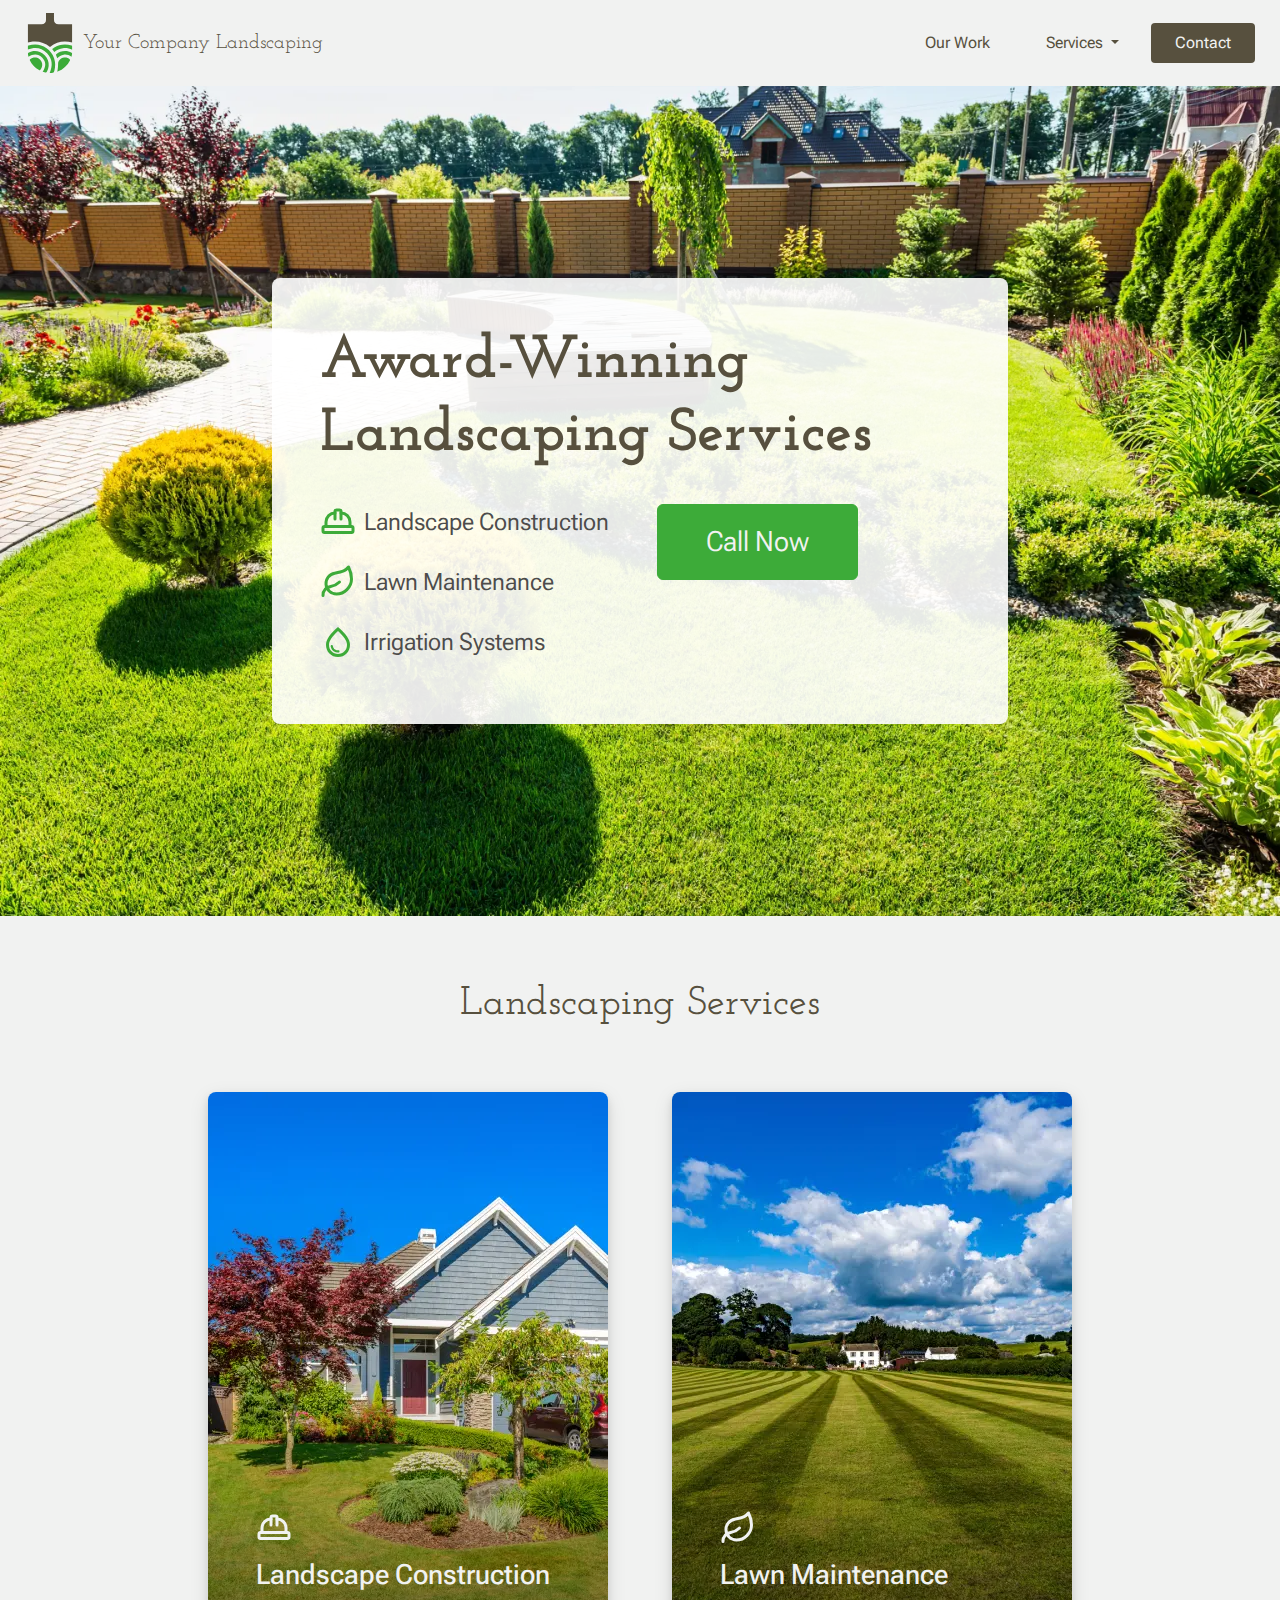
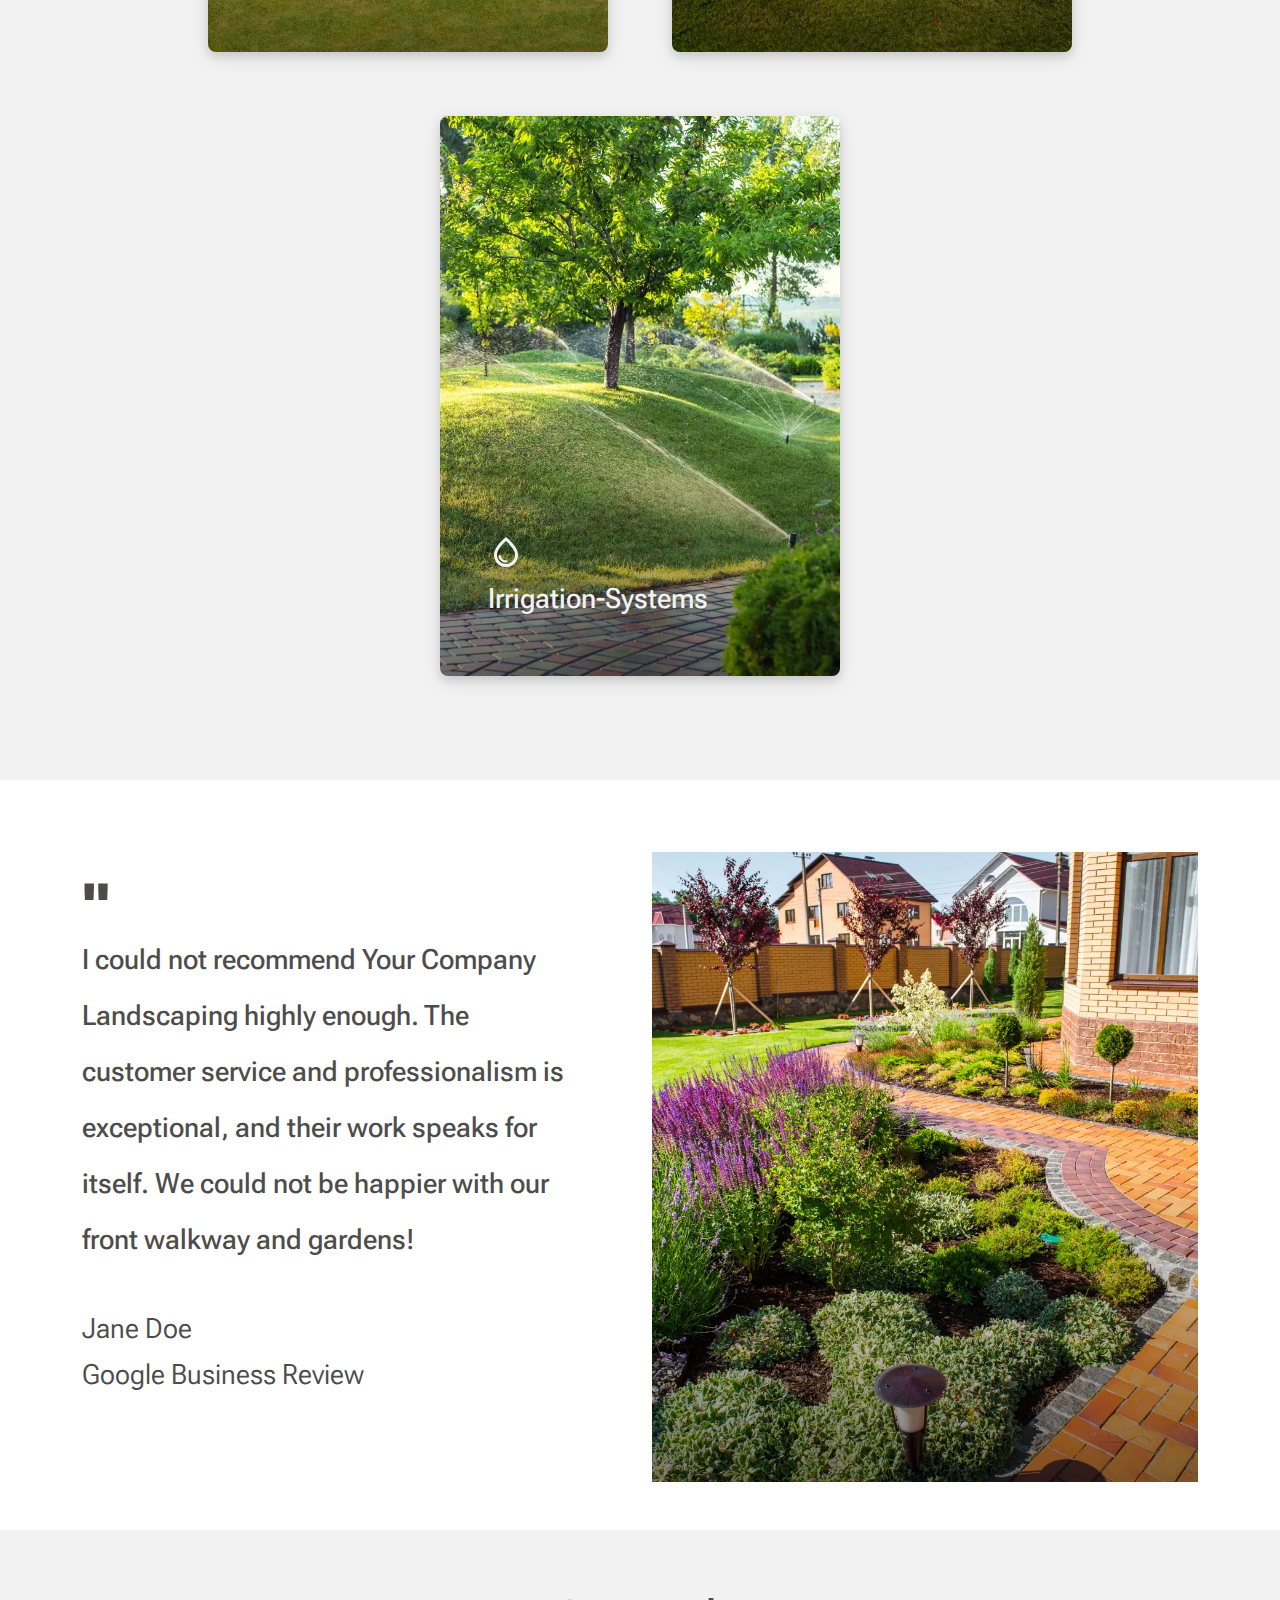
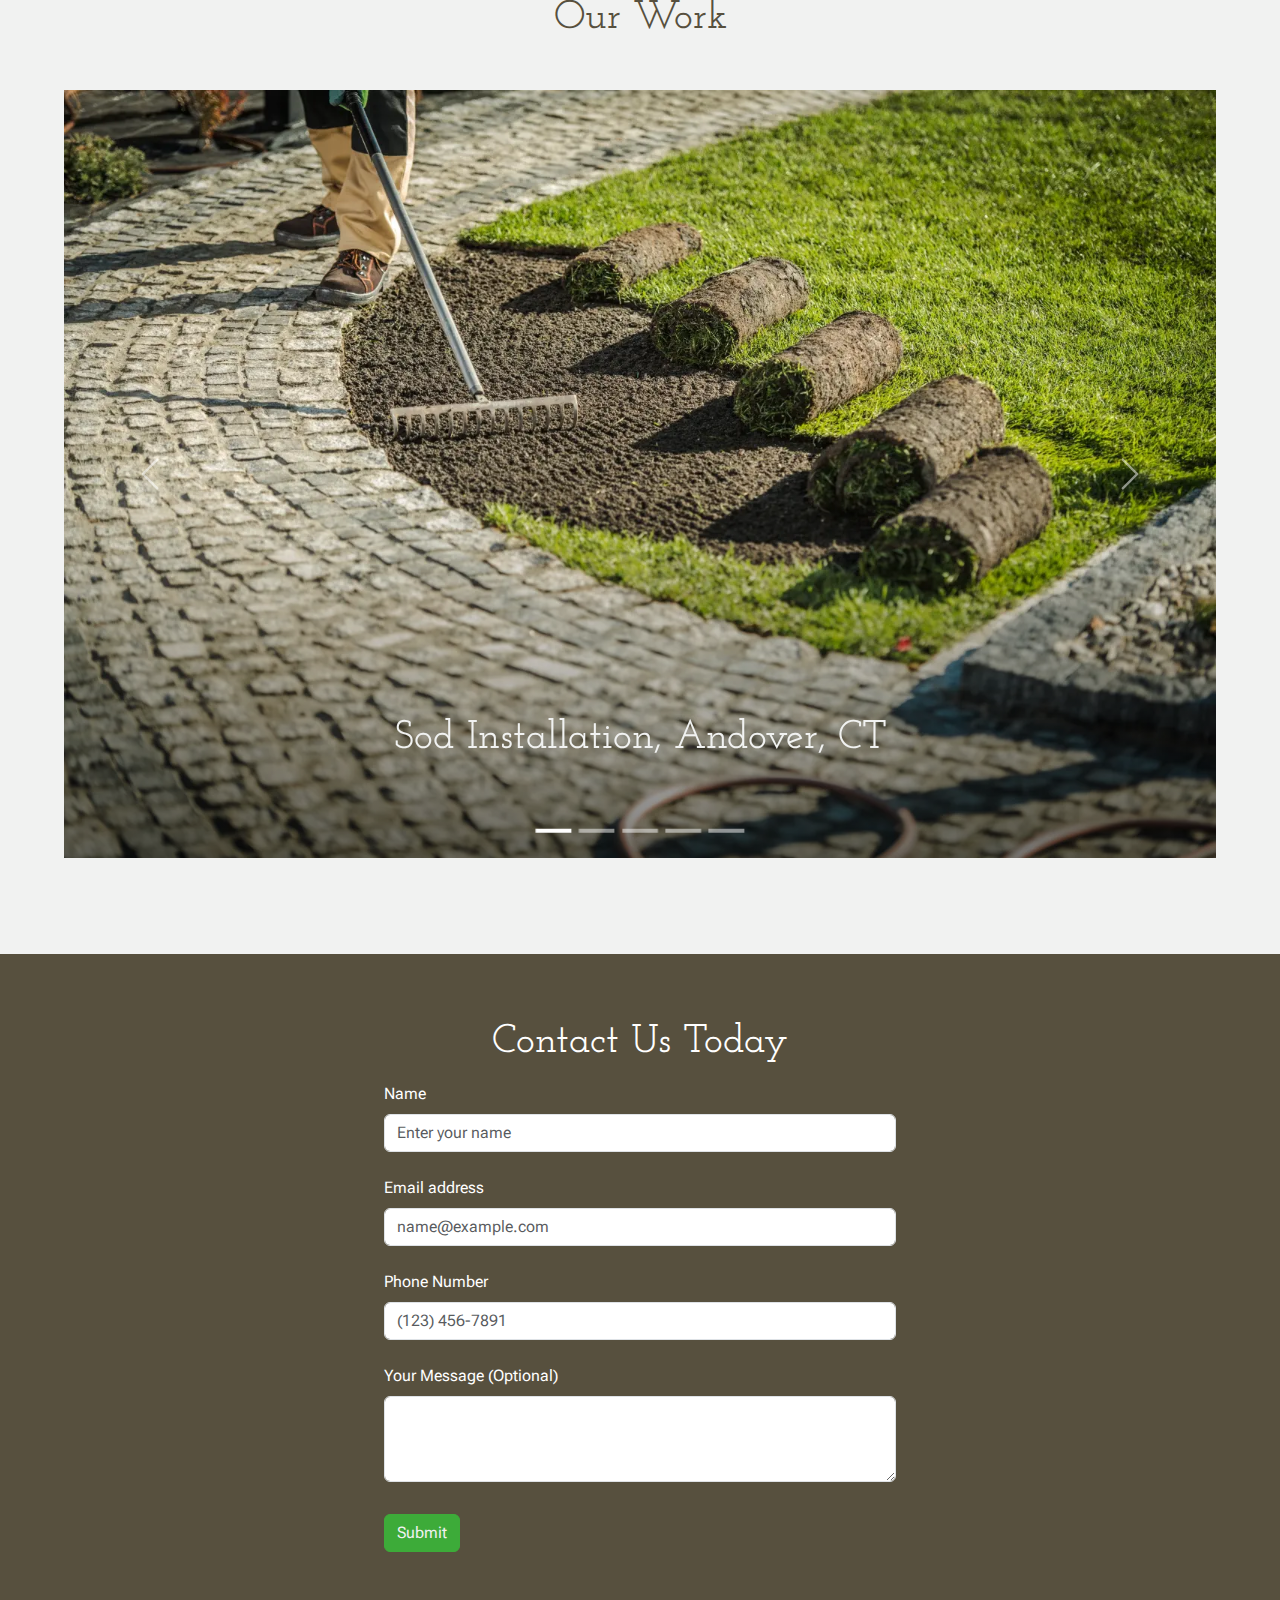
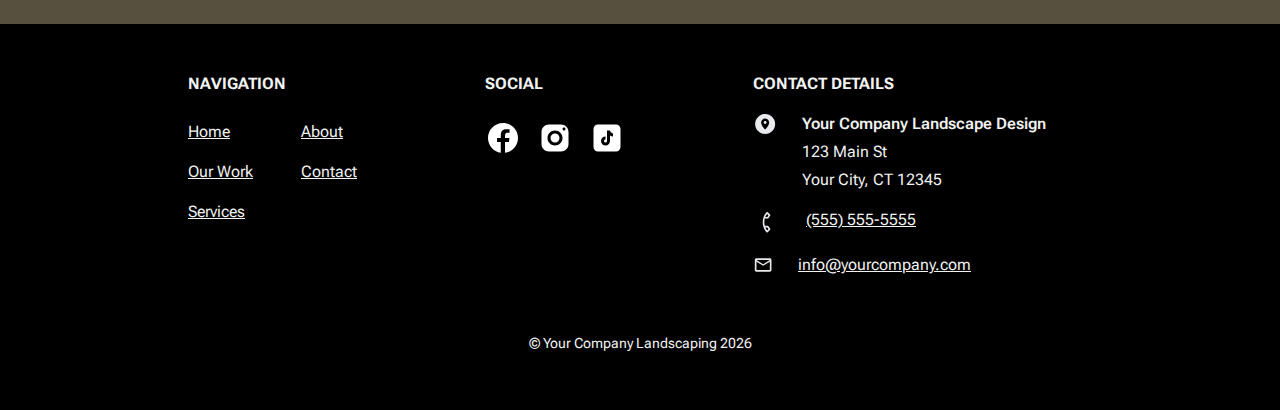
==== docs/index.html @ 68254db9 "Fix links for github pages" ====
<!DOCTYPE html>
<html lang="en">
  <head>
    <meta charset="UTF-8" />
    <meta name="viewport" content="width=device-width, initial-scale=1.0" />
    <link rel="apple-touch-icon" sizes="180x180" href="/apple-touch-icon.png" />
    <link rel="icon" type="image/png" sizes="32x32" href="/favicon-32x32.png" />
    <link rel="icon" type="image/png" sizes="16x16" href="/favicon-16x16.png" />
    <link rel="manifest" href="/site.webmanifest" />
    <link
      href="https://cdn.jsdelivr.net/npm/bootstrap@5.3.3/dist/css/bootstrap.min.css"
      rel="stylesheet"
      integrity="sha384-QWTKZyjpPEjISv5WaRU9OFeRpok6YctnYmDr5pNlyT2bRjXh0JMhjY6hW+ALEwIH"
      crossorigin="anonymous"
    />
    <link href="style.css" rel="stylesheet" />
    <title>Your Company Landscaping | Example Website</title>
  </head>
  <body class="d-flex flex-column vw-100">
    <header>
      <nav class="navbar navbar-expand-lg bg-background">
        <div class="container-fluid">
          <a class="navbar-brand d-flex align-items-center gap-2" href="">
            <img src="assets/logo.svg" height="60" width="50" alt="Logo" />
            <span class="navbar-brand-text">Your Company Landscaping</span></a
          >
          <button
            class="navbar-toggler"
            type="button"
            data-bs-toggle="collapse"
            data-bs-target="#navbarSupportedContent"
            aria-controls="navbarSupportedContent"
            aria-expanded="false"
            aria-label="Toggle navigation"
          >
            <img
              src="assets/icons/hamburger-icon.svg"
              height="50"
              width="50"
              alt="Toggle Mobile Menu"
            />
          </button>
          <div
            class="collapse navbar-collapse justify-content-end"
            id="navbarSupportedContent"
          >
            <ul class="navbar-nav mt-5 mt-lg-0 mb-2 mb-lg-0 gap-2">
              <li class="nav-item">
                <a class="nav-link d-flex align-items-center" href="#work">
                  Our Work</a
                >
              </li>
              <li class="nav-item dropdown">
                <a
                  class="nav-link dropdown-toggle"
                  role="button"
                  data-bs-toggle="dropdown"
                  aria-expanded="false"
                >
                  Services
                </a>
                <ul class="dropdown-menu rounded p-0">
                  <li>
                    <a class="dropdown-item" href="#landscape-construction"
                      >Landscape Construction</a
                    >
                  </li>
                  <li>
                    <a class="dropdown-item" href="#lawn-maintenance"
                      >Lawn Maintenance</a
                    >
                  </li>
                  <li>
                    <a class="dropdown-item" href="#irrigation-systems"
                      >Irrigation Systems</a
                    >
                  </li>
                </ul>
              </li>
              <li class="nav-item">
                <a
                  class="nav-link d-flex align-items-center gap-2 bg-secondary contact-link"
                  href="#contact"
                >
                  Contact</a
                >
              </li>
            </ul>
          </div>
        </div>
      </nav>
    </header>
    <main class="flex-grow-1">
      <section id="hero">
        <div
          class="hero-image w-100 p-5 d-flex justify-content-center align-items-center"
        >
          <div
            class="rounded-3 p-5 d-flex flex-column gap-4"
            style="
              width: fit-content;
              height: fit-content;
              background-color: rgba(255, 255, 255, 0.9);
            "
          >
            <h1
              class="fw-bold"
              style="font-size: calc(3rem + 1vw); max-width: 40rem"
            >
              Award-Winning Landscaping Services
            </h1>
            <div class="d-flex gap-5 flex-wrap">
              <div class="d-flex flex-column gap-2">
                <div class="d-flex gap-2">
                  <svg
                    xmlns="http://www.w3.org/2000/svg"
                    width="36"
                    height="36"
                    viewBox="0 0 24 24"
                    fill="none"
                    stroke="#3dab39"
                    stroke-width="2"
                    stroke-linecap="round"
                    stroke-linejoin="round"
                    class="lucide lucide-hard-hat"
                  >
                    <path
                      d="M2 18a1 1 0 0 0 1 1h18a1 1 0 0 0 1-1v-2a1 1 0 0 0-1-1H3a1 1 0 0 0-1 1v2z"
                    />
                    <path d="M10 10V5a1 1 0 0 1 1-1h2a1 1 0 0 1 1 1v5" />
                    <path d="M4 15v-3a6 6 0 0 1 6-6" />
                    <path d="M14 6a6 6 0 0 1 6 6v3" />
                  </svg>
                  <p class="fs-4">Landscape Construction</p>
                </div>
                <div class="d-flex gap-2">
                  <svg
                    xmlns="http://www.w3.org/2000/svg"
                    width="36"
                    height="36"
                    viewBox="0 0 24 24"
                    fill="none"
                    stroke="#3dab39"
                    stroke-width="2"
                    stroke-linecap="round"
                    stroke-linejoin="round"
                    class="lucide lucide-leaf"
                  >
                    <path
                      d="M11 20A7 7 0 0 1 9.8 6.1C15.5 5 17 4.48 19 2c1 2 2 4.18 2 8 0 5.5-4.78 10-10 10Z"
                    />
                    <path
                      d="M2 21c0-3 1.85-5.36 5.08-6C9.5 14.52 12 13 13 12"
                    />
                  </svg>
                  <p class="fs-4">Lawn Maintenance</p>
                </div>
                <div class="d-flex gap-2">
                  <svg
                    width="36"
                    height="36"
                    viewBox="0 0 32 32"
                    fill="#3dab39"
                    xmlns="http://www.w3.org/2000/svg"
                  >
                    <path
                      d="M16.3667 25.3333C16.6334 25.3111 16.8612 25.2055 17.05 25.0166C17.2389 24.8277 17.3334 24.6 17.3334 24.3333C17.3334 24.0222 17.2334 23.7722 17.0334 23.5833C16.8334 23.3944 16.5778 23.3111 16.2667 23.3333C15.3556 23.4 14.3889 23.15 13.3667 22.5833C12.3445 22.0166 11.7 20.9888 11.4334 19.5C11.3889 19.2555 11.2723 19.0555 11.0834 18.9C10.8945 18.7444 10.6778 18.6666 10.4334 18.6666C10.1223 18.6666 9.86671 18.7833 9.66671 19.0166C9.46671 19.25 9.40004 19.5222 9.46671 19.8333C9.84449 21.8555 10.7334 23.3 12.1334 24.1666C13.5334 25.0333 14.9445 25.4222 16.3667 25.3333ZM16 29.3333C12.9556 29.3333 10.4167 28.2888 8.38337 26.2C6.35004 24.1111 5.33337 21.5111 5.33337 18.4C5.33337 16.1777 6.21671 13.7611 7.98337 11.15C9.75004 8.53885 12.4223 5.71107 16 2.66663C19.5778 5.71107 22.25 8.53885 24.0167 11.15C25.7834 13.7611 26.6667 16.1777 26.6667 18.4C26.6667 21.5111 25.65 24.1111 23.6167 26.2C21.5834 28.2888 19.0445 29.3333 16 29.3333ZM16 26.6666C18.3112 26.6666 20.2223 25.8833 21.7334 24.3166C23.2445 22.75 24 20.7777 24 18.4C24 16.7777 23.3278 14.9444 21.9834 12.9C20.6389 10.8555 18.6445 8.62218 16 6.19996C13.3556 8.62218 11.3612 10.8555 10.0167 12.9C8.67226 14.9444 8.00004 16.7777 8.00004 18.4C8.00004 20.7777 8.7556 22.75 10.2667 24.3166C11.7778 25.8833 13.6889 26.6666 16 26.6666Z"
                    />
                  </svg>
                  <p class="fs-4">Irrigation Systems</p>
                </div>
              </div>
              <div>
                <button
                  class="btn btn-app-primary fs-3 px-5 py-3"
                  type="button"
                  id="openModal"
                  data-bs-toggle="modal"
                  data-bs-target="#modal"
                >
                  Call Now
                </button>
              </div>
            </div>
          </div>
        </div>
      </section>
      <section id="services" class="py-5 px-3">
        <h2 class="w-100 text-center mt-3 fs-1">Landscaping Services</h2>
        <div class="d-flex flex-wrap gap-5 justify-content-center py-5">
          <div
            id="landscape-construction-container"
            class="m-lg-2"
            role="button"
            data-bs-toggle="modal"
            data-bs-target="#modal"
          >
            <div
              id="landscape-construction"
              class="d-flex align-items-end p-5 fs-3 fw-medium text-background"
            >
              <div class="d-flex flex-column gap-2 mb-2">
                <svg
                  xmlns="http://www.w3.org/2000/svg"
                  width="36"
                  height="36"
                  viewBox="0 0 24 24"
                  fill="none"
                  stroke="currentColor"
                  stroke-width="2"
                  stroke-linecap="round"
                  stroke-linejoin="round"
                  class="lucide lucide-hard-hat"
                >
                  <path
                    d="M2 18a1 1 0 0 0 1 1h18a1 1 0 0 0 1-1v-2a1 1 0 0 0-1-1H3a1 1 0 0 0-1 1v2z"
                  />
                  <path d="M10 10V5a1 1 0 0 1 1-1h2a1 1 0 0 1 1 1v5" />
                  <path d="M4 15v-3a6 6 0 0 1 6-6" />
                  <path d="M14 6a6 6 0 0 1 6 6v3" />
                </svg>
                <span>Landscape Construction</span>
              </div>
            </div>
          </div>

          <div
            id="lawn-maintenance-container"
            class="m-lg-2"
            role="button"
            data-bs-toggle="modal"
            data-bs-target="#modal"
          >
            <div
              id="lawn-maintenance"
              class="d-flex align-items-end p-5 fs-3 fw-medium text-background"
            >
              <div class="d-flex flex-column gap-2 mb-2">
                <svg
                  xmlns="http://www.w3.org/2000/svg"
                  width="36"
                  height="36"
                  viewBox="0 0 24 24"
                  fill="none"
                  stroke="currentColor"
                  stroke-width="2"
                  stroke-linecap="round"
                  stroke-linejoin="round"
                  class="lucide lucide-leaf"
                >
                  <path
                    d="M11 20A7 7 0 0 1 9.8 6.1C15.5 5 17 4.48 19 2c1 2 2 4.18 2 8 0 5.5-4.78 10-10 10Z"
                  />
                  <path d="M2 21c0-3 1.85-5.36 5.08-6C9.5 14.52 12 13 13 12" />
                </svg>
                <span>Lawn Maintenance</span>
              </div>
            </div>
          </div>
          <div
            id="irrigation-systems-container"
            class="m-lg-2"
            role="button"
            data-bs-toggle="modal"
            data-bs-target="#modal"
          >
            <div
              id="irrigation-systems"
              class="d-flex align-items-end p-5 fs-3 fw-medium text-background"
            >
              <div class="d-flex flex-column gap-2 mb-2">
                <svg
                  width="36"
                  height="36"
                  viewBox="0 0 32 32"
                  fill="currentColor"
                  xmlns="http://www.w3.org/2000/svg"
                >
                  <path
                    d="M16.3667 25.3333C16.6334 25.3111 16.8612 25.2055 17.05 25.0166C17.2389 24.8277 17.3334 24.6 17.3334 24.3333C17.3334 24.0222 17.2334 23.7722 17.0334 23.5833C16.8334 23.3944 16.5778 23.3111 16.2667 23.3333C15.3556 23.4 14.3889 23.15 13.3667 22.5833C12.3445 22.0166 11.7 20.9888 11.4334 19.5C11.3889 19.2555 11.2723 19.0555 11.0834 18.9C10.8945 18.7444 10.6778 18.6666 10.4334 18.6666C10.1223 18.6666 9.86671 18.7833 9.66671 19.0166C9.46671 19.25 9.40004 19.5222 9.46671 19.8333C9.84449 21.8555 10.7334 23.3 12.1334 24.1666C13.5334 25.0333 14.9445 25.4222 16.3667 25.3333ZM16 29.3333C12.9556 29.3333 10.4167 28.2888 8.38337 26.2C6.35004 24.1111 5.33337 21.5111 5.33337 18.4C5.33337 16.1777 6.21671 13.7611 7.98337 11.15C9.75004 8.53885 12.4223 5.71107 16 2.66663C19.5778 5.71107 22.25 8.53885 24.0167 11.15C25.7834 13.7611 26.6667 16.1777 26.6667 18.4C26.6667 21.5111 25.65 24.1111 23.6167 26.2C21.5834 28.2888 19.0445 29.3333 16 29.3333ZM16 26.6666C18.3112 26.6666 20.2223 25.8833 21.7334 24.3166C23.2445 22.75 24 20.7777 24 18.4C24 16.7777 23.3278 14.9444 21.9834 12.9C20.6389 10.8555 18.6445 8.62218 16 6.19996C13.3556 8.62218 11.3612 10.8555 10.0167 12.9C8.67226 14.9444 8.00004 16.7777 8.00004 18.4C8.00004 20.7777 8.7556 22.75 10.2667 24.3166C11.7778 25.8833 13.6889 26.6666 16 26.6666Z"
                  />
                </svg>
                <span>Irrigation-Systems</span>
              </div>
            </div>
          </div>
        </div>
      </section>
      <section
        id="testimonial"
        class="bg-section d-flex flex-wrap align-items-center justify-content-center gap-5 py-5"
      >
        <div class="container mt-4">
          <div class="row">
            <div class="col-lg-6 mb-3">
              <div
                class="d-flex flex-column justify-content-center fs-3 mb-4 mt-5"
                style="max-width: min(40rem, 90%)"
              >
                <p class="fw-bold" style="font-size: 4rem; line-height: 1rem">
                  "
                </p>
                <p class="fw-medium mt-0" style="line-height: 3.5rem">
                  I could not recommend Your Company Landscaping highly enough.
                  The customer service and professionalism is exceptional, and
                  their work speaks for itself. We could not be happier with our
                  front walkway and gardens!
                </p>
                <div class="d-flex flex-column gap-1 mt-4">
                  <span>Jane Doe</span>
                  <span>Google Business Review</span>
                </div>
              </div>
            </div>
            <div class="col-lg-6">
              <div id="testimonial-img"></div>
            </div>
          </div>
        </div>
      </section>
      <section
        id="work"
        class="py-5 mb-5 d-flex flex-column align-items-center"
      >
        <h2 class="w-100 text-center mt-3 mb-5 fs-1">Our Work</h2>
        <div style="max-width: min(90%, 1200px)">
          <div id="carousel" class="carousel slide carousel-fade w-100">
            <div class="carousel-indicators" style="scale: 120%">
              <button
                type="button"
                data-bs-target="#carousel"
                data-bs-slide-to="0"
                class="active"
                aria-current="true"
                aria-label="Slide 1"
              ></button>
              <button
                type="button"
                data-bs-target="#carousel"
                data-bs-slide-to="1"
                aria-label="Slide 2"
              ></button>
              <button
                type="button"
                data-bs-target="#carousel"
                data-bs-slide-to="2"
                aria-label="Slide 3"
              ></button>
              <button
                type="button"
                data-bs-target="#carousel"
                data-bs-slide-to="3"
                aria-label="Slide 4"
              ></button>
              <button
                type="button"
                data-bs-target="#carousel"
                data-bs-slide-to="4"
                aria-label="Slide 5"
              ></button>
            </div>
            <div class="carousel-inner">
              <div class="carousel-item active">
                <img
                  src="assets/images/carousel-1.webp"
                  class="d-block w-100"
                  alt="FILL THIS OUT"
                />
                <div class="carousel-caption d-none d-md-block">
                  <h5 class="fs-1 pb-5 text-background">
                    Sod Installation, Andover, CT
                  </h5>
                </div>
              </div>
              <div class="carousel-item">
                <img
                  src="assets/images/carousel-2.webp"
                  class="d-block w-100"
                  alt="FILL THIS OUT"
                />
                <div class="carousel-caption d-none d-md-block">
                  <h5 class="fs-1 pb-5 text-background">
                    Stone Walkway and Garden, East Hartford, CT
                  </h5>
                </div>
              </div>
              <div class="carousel-item">
                <img
                  src="assets/images/carousel-3.webp"
                  class="d-block w-100"
                  alt="FILL THIS OUT"
                />
                <div class="carousel-caption d-none d-md-block">
                  <h5 class="fs-1 pb-5 text-background">
                    Decorative Pond, Coventry, CT
                  </h5>
                </div>
              </div>
              <div class="carousel-item">
                <img
                  src="assets/images/carousel-4.webp"
                  class="d-block w-100"
                  alt="FILL THIS OUT"
                />
                <div class="carousel-caption d-none d-md-block">
                  <h5 class="fs-1 pb-5 text-background">
                    Flower Garden with Stepstones, Bristol, CT
                  </h5>
                </div>
              </div>

              <div class="carousel-item">
                <img
                  src="assets/images/carousel-5.webp"
                  class="d-block w-100"
                  alt="FILL THIS OUT"
                />

                <div class="carousel-caption d-none d-md-block">
                  <h5 class="fs-1 pb-5 text-background">
                    Flower Garden with Decorative Brick, West Hartford, CT
                  </h5>
                </div>
              </div>
            </div>
            <button
              class="carousel-control-prev"
              type="button"
              data-bs-target="#carousel"
              data-bs-slide="prev"
            >
              <span
                class="carousel-control-prev-icon"
                aria-hidden="true"
                style="scale: 120%"
              ></span>
              <span class="visually-hidden">Previous</span>
            </button>
            <button
              class="carousel-control-next"
              type="button"
              data-bs-target="#carousel"
              data-bs-slide="next"
            >
              <span
                class="carousel-control-next-icon"
                aria-hidden="true"
                style="scale: 120%"
              ></span>
              <span class="visually-hidden">Next</span>
            </button>
          </div>
        </div>
      </section>
      <section
        id="contact"
        class="d-flex justify-content-center py-5 bg-secondary"
      >
        <form
          class="d-flex flex-column gap-2 w-100 mb-4"
          style="max-width: min(90%, 32rem)"
        >
          <h2 class="w-100 text-center mt-3 fs-1 text-section">
            Contact Us Today
          </h2>
          <div class="mb-3">
            <label for="name" class="form-label text-section">Name</label>
            <input
              type="text"
              class="form-control"
              id="name"
              placeholder="Enter your name"
            />
          </div>
          <div class="mb-3">
            <label for="email" class="form-label text-section"
              >Email address</label
            >
            <input
              type="email"
              class="form-control"
              id="email"
              placeholder="name@example.com"
            />
          </div>
          <div class="mb-3">
            <label for="phone" class="form-label text-section"
              >Phone Number</label
            >
            <input
              type="tel"
              class="form-control"
              id="phone"
              placeholder="(123) 456-7891"
            />
          </div>
          <div class="mb-3">
            <label for="message" class="form-label text-section"
              >Your Message (Optional)</label
            >
            <textarea class="form-control" id="message" rows="3"></textarea>
          </div>
          <button
            style="max-width: fit-content"
            class="btn btn-app-primary mt-2"
            type="button"
            data-bs-toggle="modal"
            data-bs-target="#modal"
          >
            Submit
          </button>
        </form>
      </section>
    </main>
    <footer class="bg-black d-flex flex-column text-background py-5 px-3">
      <div class="d-flex w-100 justify-content-center">
        <div
          class="footer-top d-flex flex-wrap pb-5 w-100 ps-lg-5"
          style="max-width: min(90%, 1000px); row-gap: 4rem; column-gap: 8rem"
        >
          <div>
            <strong>NAVIGATION</strong>
            <div class="d-flex gap-5 mt-4">
              <div class="d-flex flex-column gap-3">
                <a class="footer-link" href="">Home</a>
                <a class="footer-link" href="#work">Our Work</a>
                <a class="footer-link" href="#services">Services</a>
              </div>
              <div class="d-flex flex-column gap-3">
                <a class="footer-link" href="#work">About</a>
                <a class="footer-link" href="#contact">Contact</a>
              </div>
            </div>
          </div>
          <div class="d-flex flex-column gap-3">
            <strong>SOCIAL</strong>
            <div class="d-flex gap-3 mt-2">
              <a
                class="footer-link"
                href="#"
                data-bs-toggle="modal"
                data-bs-target="#modal"
                ><svg
                  width="36"
                  height="36"
                  viewBox="0 0 24 24"
                  fill="none"
                  xmlns="http://www.w3.org/2000/svg"
                >
                  <path
                    d="M12 2C6.477 2 2 6.477 2 12C2 17.013 5.693 21.153 10.505 21.876V14.65H8.031V12.021H10.505V10.272C10.505 7.376 11.916 6.105 14.323 6.105C15.476 6.105 16.085 6.19 16.374 6.229V8.523H14.732C13.71 8.523 13.353 9.492 13.353 10.584V12.021H16.348L15.942 14.65H13.354V21.897C18.235 21.236 22 17.062 22 12C22 6.477 17.523 2 12 2Z"
                    fill="white"
                  />
                </svg>
              </a>
              <a
                class="footer-link"
                href="#"
                data-bs-toggle="modal"
                data-bs-target="#modal"
              >
                <svg
                  width="36"
                  height="36"
                  viewBox="0 0 24 24"
                  fill="none"
                  xmlns="http://www.w3.org/2000/svg"
                >
                  <path
                    d="M8 3C5.239 3 3 5.239 3 8V16C3 18.761 5.239 21 8 21H16C18.761 21 21 18.761 21 16V8C21 5.239 18.761 3 16 3H8ZM18 5C18.552 5 19 5.448 19 6C19 6.552 18.552 7 18 7C17.448 7 17 6.552 17 6C17 5.448 17.448 5 18 5ZM12 7C14.761 7 17 9.239 17 12C17 14.761 14.761 17 12 17C9.239 17 7 14.761 7 12C7 9.239 9.239 7 12 7ZM12 9C10.3432 9 9 10.3432 9 12C9 13.6569 10.3432 15 12 15C13.6569 15 15 13.6569 15 12C15 10.3432 13.6569 9 12 9Z"
                    fill="white"
                  />
                </svg>
              </a>
              <a
                class="footer-link"
                href="#"
                data-bs-toggle="modal"
                data-bs-target="#modal"
              >
                <svg
                  width="36"
                  height="36"
                  viewBox="0 0 24 24"
                  fill="none"
                  xmlns="http://www.w3.org/2000/svg"
                >
                  <path
                    d="M6 3C4.35503 3 3 4.35503 3 6V18C3 19.645 4.35503 21 6 21H18C19.645 21 21 19.645 21 18V6C21 4.35503 19.645 3 18 3H6ZM12 7H14C14 8.005 15.471 9 16 9V11C15.395 11 14.668 10.7342 14 10.2852V14C14 15.654 12.654 17 11 17C9.346 17 8 15.654 8 14C8 12.346 9.346 11 11 11V13C10.448 13 10 13.449 10 14C10 14.551 10.448 15 11 15C11.552 15 12 14.551 12 14V7Z"
                    fill="white"
                  />
                </svg>
              </a>
            </div>
          </div>
          <div class="d-flex flex-column gap-3">
            <strong>CONTACT DETAILS</strong>
            <div class="d-flex flex-column gap-3">
              <div class="d-flex gap-4">
                <svg
                  width="25"
                  height="24"
                  viewBox="0 0 25 24"
                  fill="none"
                  xmlns="http://www.w3.org/2000/svg"
                >
                  <path
                    d="M12.142 22C10.7586 22 9.45863 21.7375 8.24197 21.2125C7.0253 20.6875 5.96697 19.975 5.06697 19.075C4.16697 18.175 3.45447 17.1167 2.92947 15.9C2.40447 14.6833 2.14197 13.3833 2.14197 12C2.14197 10.6167 2.40447 9.31667 2.92947 8.1C3.45447 6.88333 4.16697 5.825 5.06697 4.925C5.96697 4.025 7.0253 3.3125 8.24197 2.7875C9.45863 2.2625 10.7586 2 12.142 2C13.5253 2 14.8253 2.2625 16.042 2.7875C17.2586 3.3125 18.317 4.025 19.217 4.925C20.117 5.825 20.8295 6.88333 21.3545 8.1C21.8795 9.31667 22.142 10.6167 22.142 12C22.142 13.3833 21.8795 14.6833 21.3545 15.9C20.8295 17.1167 20.117 18.175 19.217 19.075C18.317 19.975 17.2586 20.6875 16.042 21.2125C14.8253 21.7375 13.5253 22 12.142 22ZM12.142 17.5C12.892 16.75 13.5586 15.975 14.142 15.175C14.642 14.4917 15.1003 13.7417 15.517 12.925C15.9336 12.1083 16.142 11.3 16.142 10.5C16.142 9.4 15.7503 8.45833 14.967 7.675C14.1836 6.89167 13.242 6.5 12.142 6.5C11.042 6.5 10.1003 6.89167 9.31697 7.675C8.53363 8.45833 8.14197 9.4 8.14197 10.5C8.14197 11.3 8.3503 12.1083 8.76697 12.925C9.18363 13.7417 9.64197 14.4917 10.142 15.175C10.7253 15.975 11.392 16.75 12.142 17.5ZM12.142 12C11.7253 12 11.3711 11.8542 11.0795 11.5625C10.7878 11.2708 10.642 10.9167 10.642 10.5C10.642 10.0833 10.7878 9.72917 11.0795 9.4375C11.3711 9.14583 11.7253 9 12.142 9C12.5586 9 12.9128 9.14583 13.2045 9.4375C13.4961 9.72917 13.642 10.0833 13.642 10.5C13.642 10.9167 13.4961 11.2708 13.2045 11.5625C12.9128 11.8542 12.5586 12 12.142 12Z"
                    fill="#E8EAED"
                  />
                </svg>
                <div class="d-flex flex-column gap-1">
                  <span class="fw-semibold">Your Company Landscape Design</span>
                  <span>123 Main St</span>
                  <span>Your City, CT 12345</span>
                </div>
              </div>
              <div class="d-flex gap-4">
                <svg
                  width="29"
                  height="29"
                  viewBox="0 0 29 29"
                  fill="none"
                  xmlns="http://www.w3.org/2000/svg"
                >
                  <g clip-path="url(#clip0_47_42)">
                    <path
                      d="M13.5234 24.1594C12.2958 22.9318 11.3505 21.4513 10.6876 19.7179C10.0247 17.9845 9.69321 16.1357 9.69321 14.1715C9.69321 12.2074 10.0247 10.3586 10.6876 8.62517C11.3505 6.89178 12.2958 5.41128 13.5234 4.18366C13.7001 4.00688 13.9064 3.91849 14.1421 3.91849C14.3778 3.91849 14.584 4.00688 14.7608 4.18366L17.1473 6.57015C17.2848 6.70764 17.3609 6.87705 17.3756 7.07838C17.3904 7.27971 17.3437 7.45403 17.2357 7.60134L15.5563 10.0468C15.4188 10.2235 15.2813 10.3512 15.1438 10.4298C15.0063 10.5083 14.859 10.5476 14.7019 10.5476L11.8293 10.5624C11.6623 11.1221 11.5445 11.7065 11.4757 12.3154C11.407 12.9243 11.3775 13.5479 11.3873 14.1863C11.3873 14.7952 11.4241 15.3967 11.4978 15.9909C11.5715 16.585 11.6869 17.1767 11.844 17.766H14.6135C14.7903 17.766 14.972 17.8151 15.1586 17.9133C15.3452 18.0115 15.4974 18.1392 15.6152 18.2963L17.2357 20.7417C17.3339 20.9185 17.3756 21.1027 17.3609 21.2942C17.3462 21.4857 17.275 21.6453 17.1473 21.7729L14.7608 24.1594C14.584 24.3362 14.3778 24.4246 14.1421 24.4246C13.9064 24.4246 13.7001 24.3362 13.5234 24.1594ZM12.3891 8.88297H14.3336L15.4679 7.24779L14.1568 5.9367C13.8033 6.38846 13.4743 6.85495 13.1698 7.33618C12.8654 7.8174 12.6051 8.333 12.3891 8.88297ZM12.3891 19.4307C12.6051 19.9806 12.8629 20.5036 13.1625 20.9995C13.462 21.4955 13.7984 21.9595 14.1716 22.3917L15.4679 21.0953L14.3631 19.4307H12.3891Z"
                      fill="#E8EAED"
                    />
                  </g>
                  <defs>
                    <clipPath id="clip0_47_42">
                      <rect
                        width="20"
                        height="20"
                        fill="white"
                        transform="translate(14.1421 0.0292969) rotate(45)"
                      />
                    </clipPath>
                  </defs>
                </svg>

                <a
                  href="#"
                  data-bs-toggle="modal"
                  data-bs-target="#modal"
                  class="footer-link"
                  >(555) 555-5555</a
                >
              </div>
              <div class="d-flex align-items-center gap-4">
                <svg
                  width="21"
                  height="20"
                  viewBox="0 0 21 20"
                  fill="none"
                  xmlns="http://www.w3.org/2000/svg"
                >
                  <path
                    d="M3.47526 16.6666C3.01693 16.6666 2.62457 16.5034 2.29818 16.177C1.97179 15.8506 1.80859 15.4583 1.80859 14.9999V4.99992C1.80859 4.54159 1.97179 4.14922 2.29818 3.82284C2.62457 3.49645 3.01693 3.33325 3.47526 3.33325H16.8086C17.2669 3.33325 17.6593 3.49645 17.9857 3.82284C18.3121 4.14922 18.4753 4.54159 18.4753 4.99992V14.9999C18.4753 15.4583 18.3121 15.8506 17.9857 16.177C17.6593 16.5034 17.2669 16.6666 16.8086 16.6666H3.47526ZM10.1419 10.8333L3.47526 6.66659V14.9999H16.8086V6.66659L10.1419 10.8333ZM10.1419 9.16658L16.8086 4.99992H3.47526L10.1419 9.16658ZM3.47526 6.66659V4.99992V14.9999V6.66659Z"
                    fill="#E8EAED"
                  />
                </svg>
                <a
                  href="#"
                  data-bs-toggle="modal"
                  data-bs-target="#modal"
                  class="footer-link"
                  >info@yourcompany.com</a
                >
              </div>
            </div>
          </div>
        </div>
      </div>

      <div class="footer-bottom bg-black d-flex justify-content-center py-2">
        <small id="copyright"> © Your Company Landscaping </small>
      </div>
    </footer>

    <!-- Modal -->
    <div
      class="modal fade"
      id="modal"
      tabindex="-1"
      aria-labelledby="modalLabel"
      aria-hidden="true"
    >
      <div class="modal-dialog">
        <div class="modal-content">
          <div class="modal-header px-4">
            <p class="modal-title pe-2" style="font-size: 2rem" id="modalLabel">
              I hope you are enjoying this sample site!
            </p>
            <button
              type="button"
              class="btn-close"
              data-bs-dismiss="modal"
              style="margin-top: -4rem"
              aria-label="Close"
            ></button>
          </div>
          <div class="modal-body px-4">
            <p>
              Thank you for taking the time to visit this sample site. If you
              are enjoying the site and want to find out what I can do for you,
              call me at the link below, or visit my
              <a href="https://dangroleauwebdevelopment.com" target="_blank"
                >website</a
              >
              to learn more.
            </p>
            <i>- Dan Groleau</i>
          </div>
          <div class="modal-footer px-4">
            <a class="btn btn-app-primary" href="tel:14017533691">Call Now</a>
            <button
              type="button"
              class="btn btn-secondary"
              data-bs-dismiss="modal"
            >
              Close
            </button>
          </div>
        </div>
      </div>
    </div>

    <script
      src="https://cdn.jsdelivr.net/npm/bootstrap@5.3.3/dist/js/bootstrap.bundle.min.js"
      integrity="sha384-YvpcrYf0tY3lHB60NNkmXc5s9fDVZLESaAA55NDzOxhy9GkcIdslK1eN7N6jIeHz"
      crossorigin="anonymous"
    ></script>
    <script>
      document.getElementById(
        "copyright"
      ).innerText = `© Your Company Landscaping ${new Date().getFullYear()}`;
    </script>
  </body>
</html>
---- docs/style.css ----
@import url("https://fonts.googleapis.com/css2?family=Roboto+Flex:opsz,wght@8..144,100..1000&display=swap");
@import url("https://fonts.googleapis.com/css2?family=Josefin+Slab:ital,wght@0,100..700;1,100..700&display=swap");

:root {
  --background: #f1f2f1;
  --primary: #3dab39;
  --secondary: #57503e;
  --secondary-rgb: 87, 80, 62;
  --text: #4d4c4b;
  --section: #ffffff;
  --form: #8a8889;
  --img-mask: linear-gradient(
    to bottom,
    rgba(0, 0, 0, 0) 50%,
    rgba(0, 0, 0, 0.25) 75%,
    rgba(0, 0, 0, 0.5) 100%
  );
  --box-shadow: 0 4px 8px rgba(0, 0, 0, 0.1), 0 6px 20px rgba(0, 0, 0, 0.1);
}

body {
  font-family: "Roboto Flex", sans-serif;
  color: var(--text);
  background-color: var(--background);
  min-height: 100vh;
  height: 100%;
}

header,
.footer-top,
.footer-bottom {
  padding-inline: 1vw;
}

h1,
h2,
h3,
h4,
h5,
h6,
.navbar-brand {
  font-family: "Josefin Slab", serif;
  color: var(--secondary);
}

/* NAVBAR */
.nav-item a,
.nav-item a:visited,
.nav-item a:active,
.nav-item a:focus {
  color: var(--secondary);
  text-decoration: none;
  border-radius: 4px;
  padding: 0.5rem 1.5rem !important;
}

.nav-item a:hover {
  background-color: rgba(var(--secondary-rgb), 0.5);
  color: var(--background) !important;
}

.navbar-toggler:focus {
  box-shadow: none;
}

.navbar-toggler {
  border: none;
}

.navbar-brand-text {
  display: none;
}

ul .dropdown-menu.show {
  background-color: var(--section);
  border: none;
}

.contact-link {
  color: var(--background) !important;
}

.contact-link:hover {
  filter: saturate(3);
}

@media (min-width: 768px) {
  .navbar-brand-text {
    display: initial;
  }
}

/* UTILITY */
.bg-secondary {
  background-color: var(--secondary) !important;
}

.bg-background {
  background-color: var(--background);
}

.bg-section {
  background-color: var(--section);
}

.bg-text {
  background-color: var(--text);
}

.text-background {
  color: var(--background) !important;
}

.text-section {
  color: var(--section);
}

.text-dark {
  color: var(--text) !important;
}

.text-secondary {
  color: var(--secondary) !important;
}

.btn-app-primary {
  background-color: var(--primary);
  color: var(--background);
  border-color: var(--primary);
}

.btn-app-primary:hover {
  background-color: var(--primary);
  color: var(--background);
  border-color: var(--primary);
  filter: saturate(2);
}

/* HERO */

#hero {
  height: calc(100vh - 70px);
}
.hero-image {
  height: 100%;
  background-size: cover;
  background-position: right;
  background-repeat: no-repeat;
}

@media (max-width: 390px) {
  .hero-image {
    background-image: url("assets/images/hero-img-xs.webp");
  }
}

@media (min-width: 391px) and (max-width: 768px) {
  .hero-image {
    background-image: url("assets/images/hero-img-sm.webp");
  }
}

@media (min-width: 769px) and (max-width: 1024px) {
  .hero-image {
    background-image: url("assets/images/hero-img-md.webp");
  }
}

@media (min-width: 1025px) and (max-width: 1536px) {
  .hero-image {
    background-image: url("assets/images/hero-img-lg.webp");
  }
}

@media (min-width: 1537px) {
  .hero-image {
    background-image: url("assets/images/hero-img-xl.webp");
  }
}

/* SERVICES */
#landscape-construction-container {
  width: 400px;
  height: 560px;
  overflow: hidden;
  border-radius: 8px;
  box-shadow: var(--box-shadow);
}
#landscape-construction {
  width: 100%;
  height: 100%;
  background-size: cover;
  background-position: center;
  background-repeat: no-repeat;
  background-image: var(--img-mask),
    url("assets/images/landscape-construction-img.webp");
}
#landscape-construction:hover {
  scale: 105%;
  transition: 0.4s;
  cursor: pointer;
}

#lawn-maintenance-container {
  width: 400px;
  height: 560px;
  overflow: hidden;
  border-radius: 8px;
  box-shadow: var(--box-shadow);
}
#lawn-maintenance {
  width: 100%;
  height: 100%;
  background-size: cover;
  background-position: center;
  background-repeat: no-repeat;
  background-image: var(--img-mask),
    url("assets/images/lawn-maintenance-img.webp");
}
#lawn-maintenance:hover {
  scale: 105%;
  transition: 0.4s;
  cursor: pointer;
}

#irrigation-systems-container {
  width: 400px;
  height: 560px;
  overflow: hidden;
  border-radius: 8px;
  box-shadow: var(--box-shadow);
}
#irrigation-systems {
  width: 100%;
  height: 100%;
  background-size: cover;
  background-position: center;
  background-repeat: no-repeat;
  background-image: var(--img-mask),
    url("assets/images/irrigation-systems-img.webp");
}
#irrigation-systems:hover {
  scale: 105%;
  transition: 0.4s;
  cursor: pointer;
}

/* TESTIMONIAL */

#testimonial-img {
  width: 100%;
  height: 70vh;
  background-size: cover;
  background-position: center;
  background-repeat: no-repeat;
  background-image: var(--img-mask), url("assets/images/testimonial-img.webp");
}

/* CAROUSEL */
.carousel-item::before {
  content: "";
  position: absolute;
  top: 0;
  left: 0;
  width: 100%;
  height: 100%;
  background: var(--img-mask);
  z-index: 1;
  pointer-events: none;
}

.carousel-caption {
  position: absolute;
  bottom: 20px;
  left: 0;
  right: 0;
  z-index: 2;
}

/* FOOTER */

.footer-link {
  color: var(--background) !important;
}

.footer-link:hover {
  opacity: 75%;
}
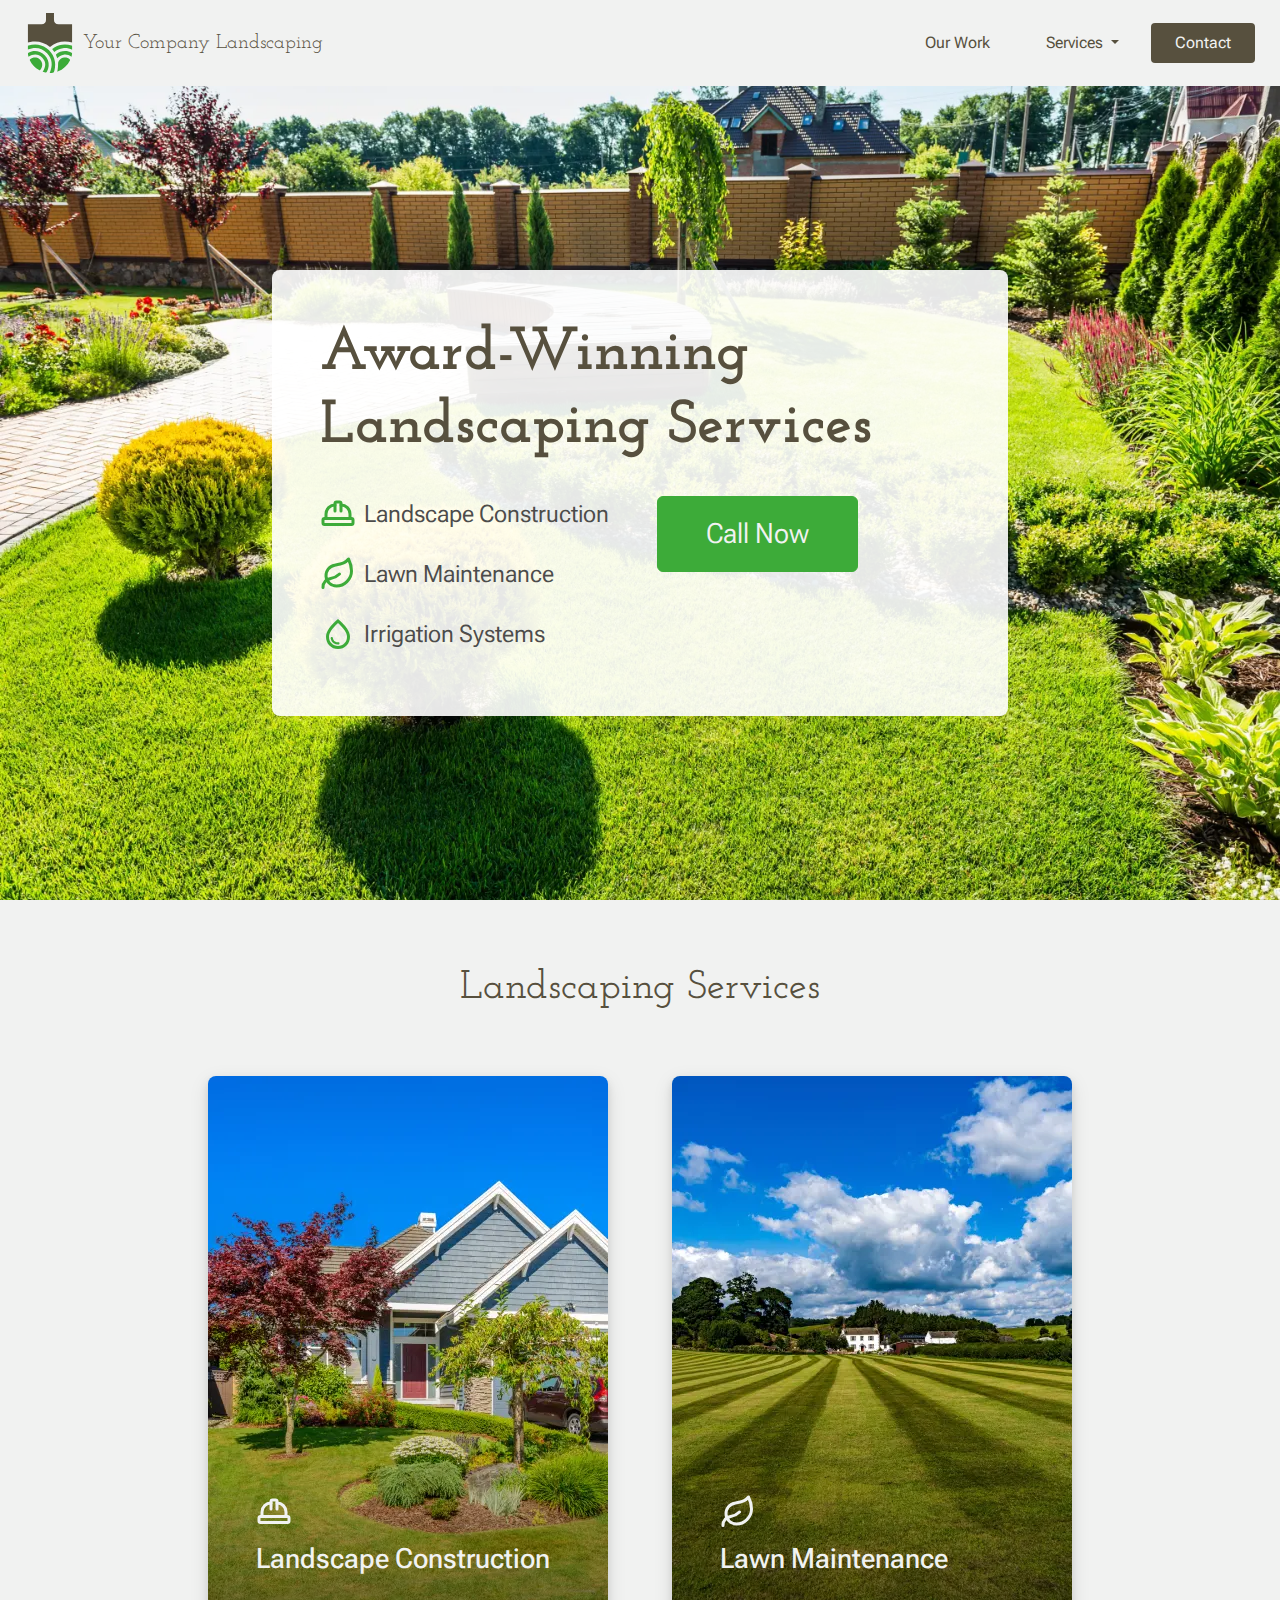
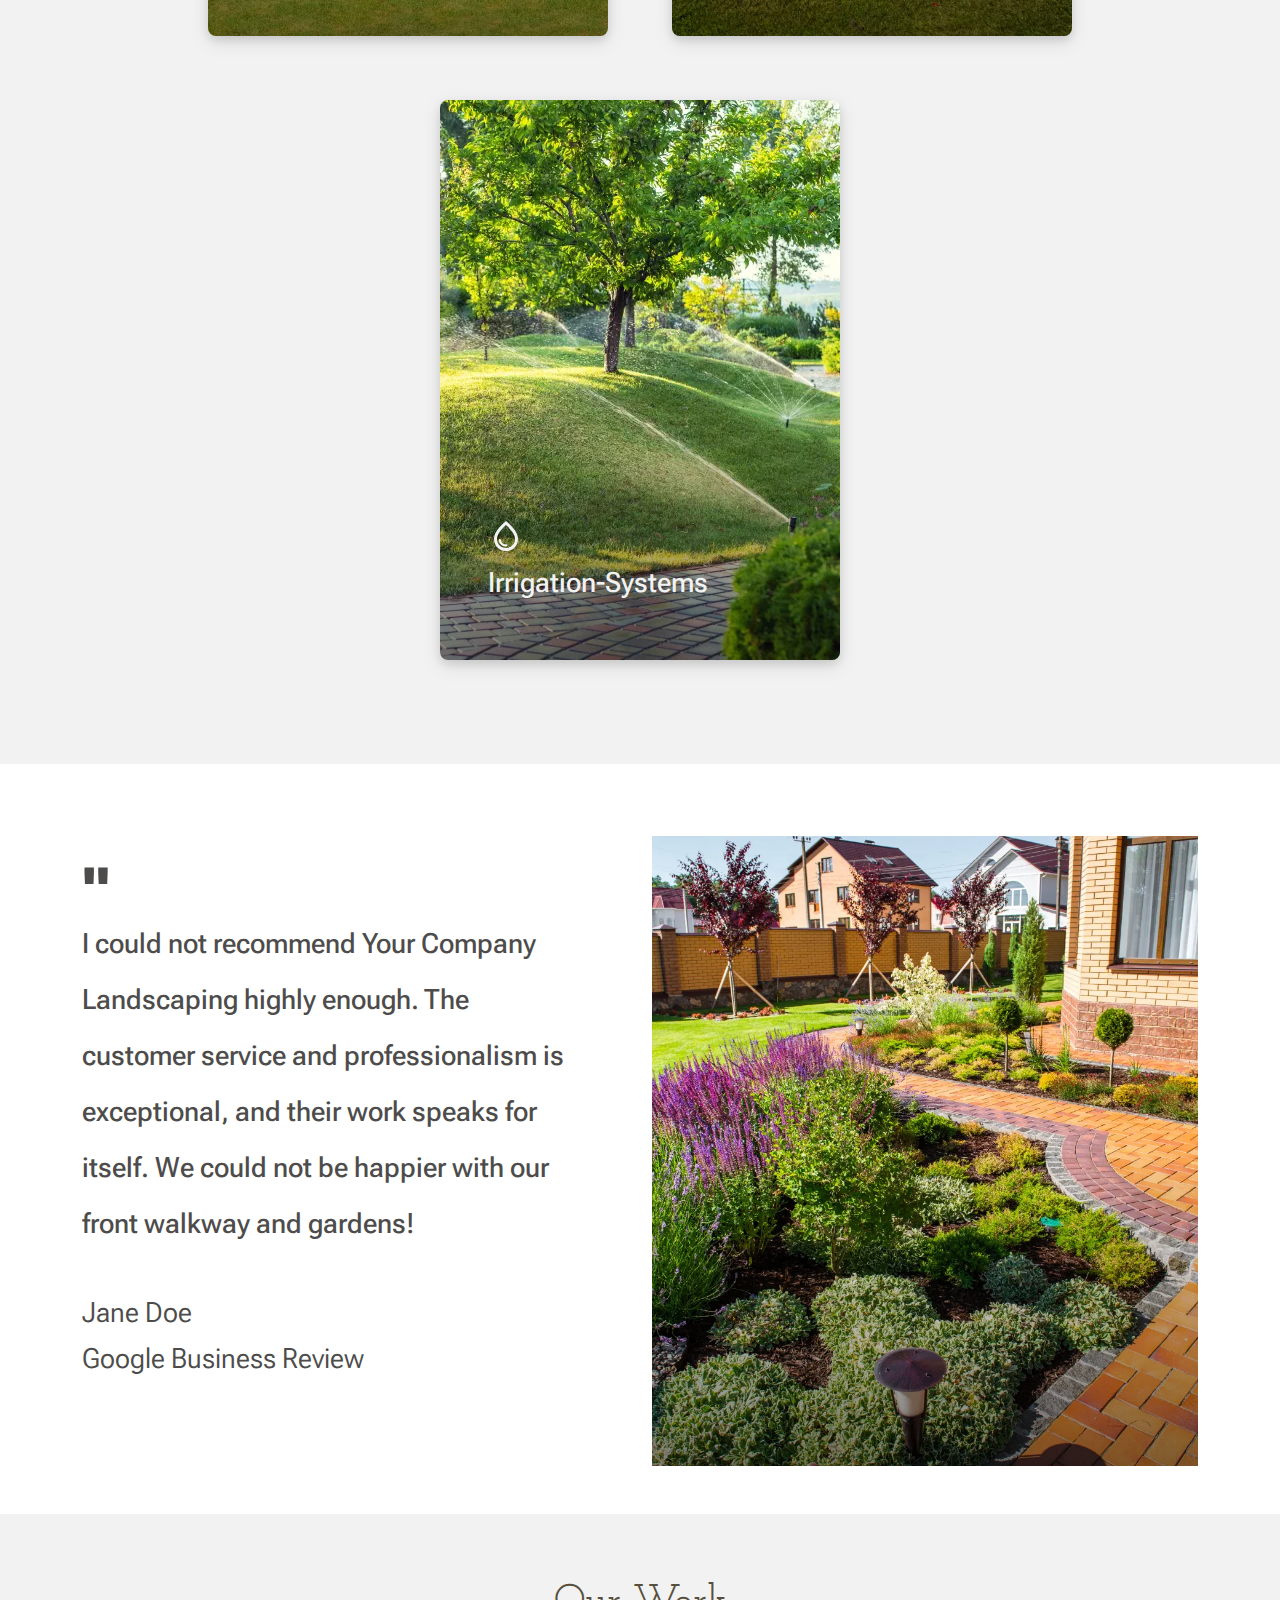
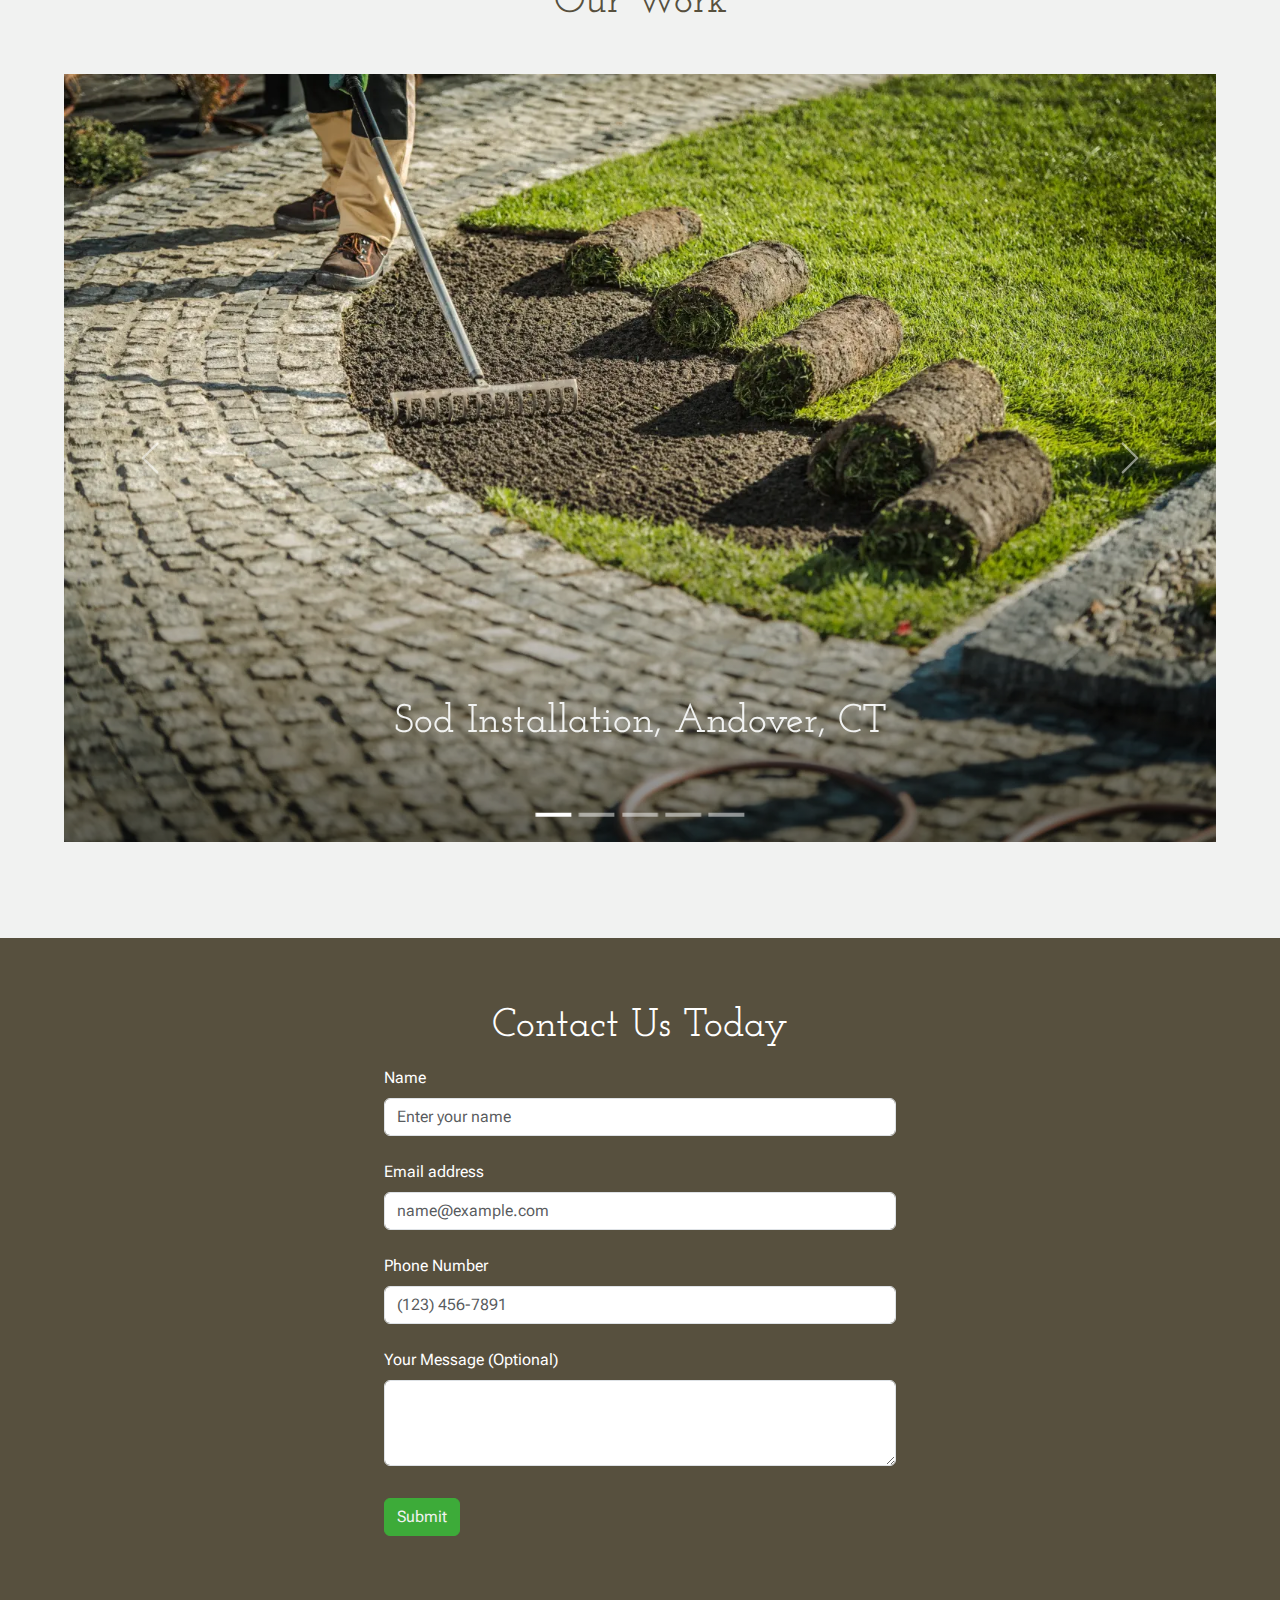
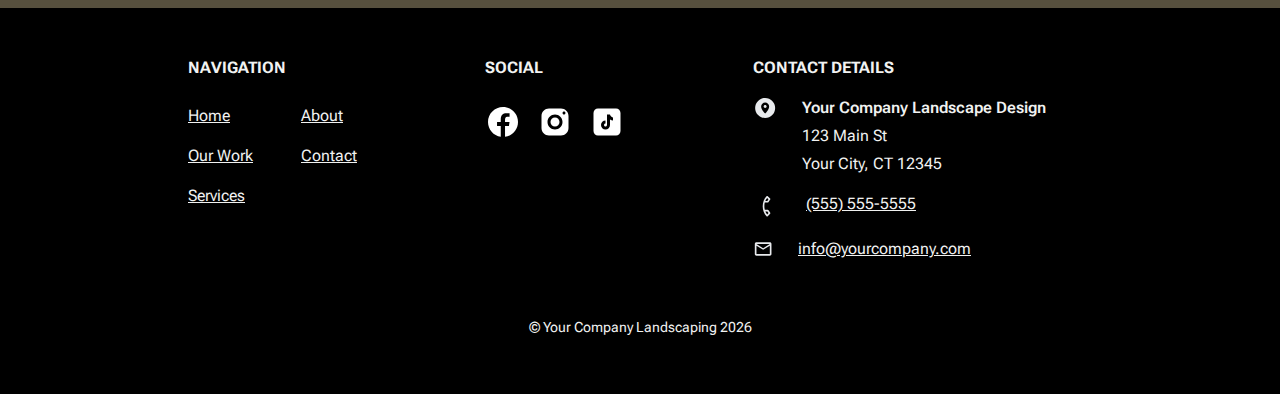
==== commit 3669569f: "Replace padding" ====
--- a/docs/index.html
+++ b/docs/index.html
@@ -3,10 +3,11 @@
   <head>
     <meta charset="UTF-8" />
     <meta name="viewport" content="width=device-width, initial-scale=1.0" />
-    <link rel="apple-touch-icon" sizes="180x180" href="/apple-touch-icon.png" />
-    <link rel="icon" type="image/png" sizes="32x32" href="/favicon-32x32.png" />
-    <link rel="icon" type="image/png" sizes="16x16" href="/favicon-16x16.png" />
-    <link rel="manifest" href="/site.webmanifest" />
+    <link rel="icon" href="/avicon.ico" type="image/x-icon" />
+    <link rel="apple-touch-icon" sizes="180x180" href="apple-touch-icon.png" />
+    <link rel="icon" type="image/png" sizes="32x32" href="favicon-32x32.png" />
+    <link rel="icon" type="image/png" sizes="16x16" href="favicon-16x16.png" />
+    <link rel="manifest" href="site.webmanifest" />
     <link
       href="https://cdn.jsdelivr.net/npm/bootstrap@5.3.3/dist/css/bootstrap.min.css"
       rel="stylesheet"
@@ -16,11 +17,11 @@
     <link href="style.css" rel="stylesheet" />
     <title>Your Company Landscaping | Example Website</title>
   </head>
-  <body class="d-flex flex-column vw-100">
+  <body class="d-flex flex-column vw-100" id="home">
     <header>
       <nav class="navbar navbar-expand-lg bg-background">
         <div class="container-fluid">
-          <a class="navbar-brand d-flex align-items-center gap-2" href="">
+          <a class="navbar-brand d-flex align-items-center gap-2" href="#home">
             <img src="assets/logo.svg" height="60" width="50" alt="Logo" />
             <span class="navbar-brand-text">Your Company Landscaping</span></a
           >
@@ -103,12 +104,7 @@
               background-color: rgba(255, 255, 255, 0.9);
             "
           >
-            <h1
-              class="fw-bold"
-              style="font-size: calc(3rem + 1vw); max-width: 40rem"
-            >
-              Award-Winning Landscaping Services
-            </h1>
+            <h1 class="fw-bold">Award-Winning Landscaping Services</h1>
             <div class="d-flex gap-5 flex-wrap">
               <div class="d-flex flex-column gap-2">
                 <div class="d-flex gap-2">
@@ -522,7 +518,7 @@
             <strong>NAVIGATION</strong>
             <div class="d-flex gap-5 mt-4">
               <div class="d-flex flex-column gap-3">
-                <a class="footer-link" href="">Home</a>
+                <a class="footer-link" href="#home">Home</a>
                 <a class="footer-link" href="#work">Our Work</a>
                 <a class="footer-link" href="#services">Services</a>
               </div>
--- a/docs/style.css
+++ b/docs/style.css
@@ -139,8 +139,20 @@
 /* HERO */
 
 #hero {
-  height: calc(100vh - 70px);
-}
+  height: calc(100vh - 86px);
+}
+
+#hero h1 {
+  font-size: calc(2.5rem + 1vw);
+  max-width: 40rem;
+}
+
+@media (min-width: 768px) {
+  #hero h1 {
+    font-size: calc(3rem + 1vw);
+  }
+}
+
 .hero-image {
   height: 100%;
   background-size: cover;
